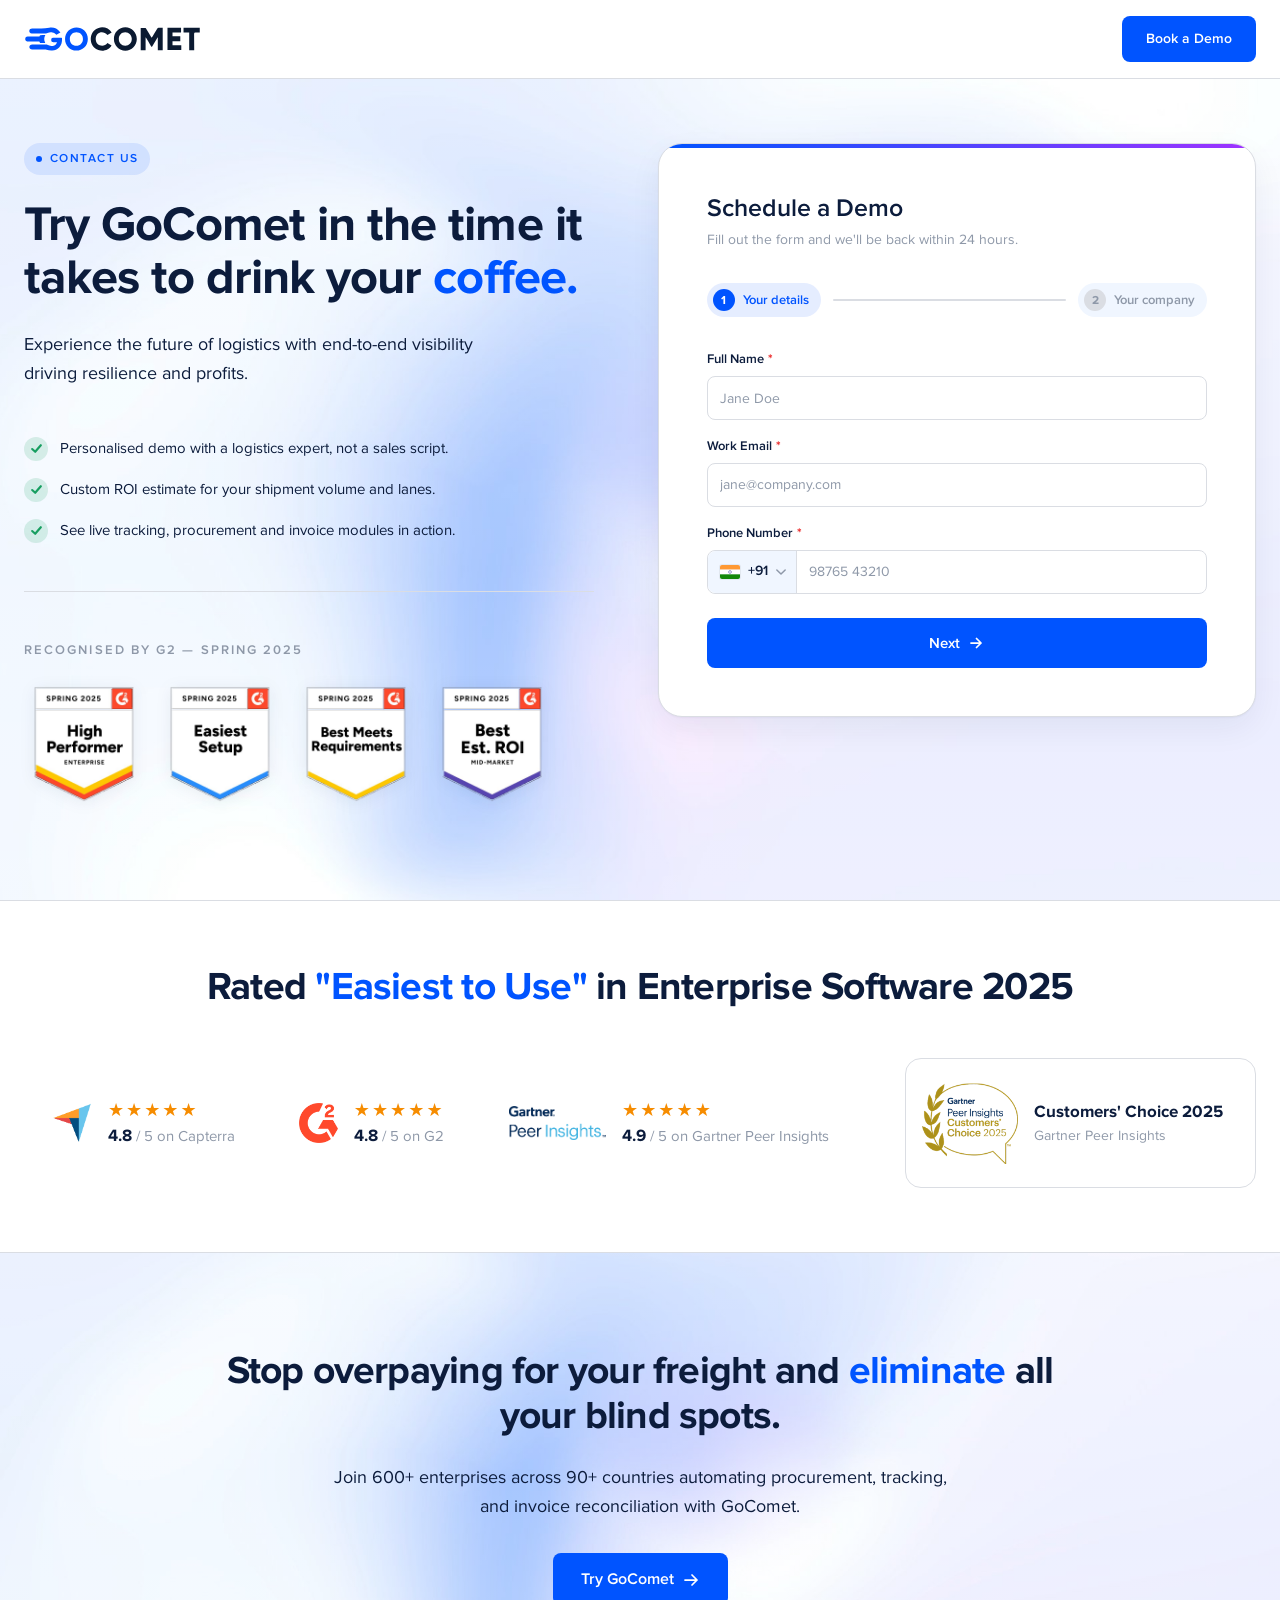
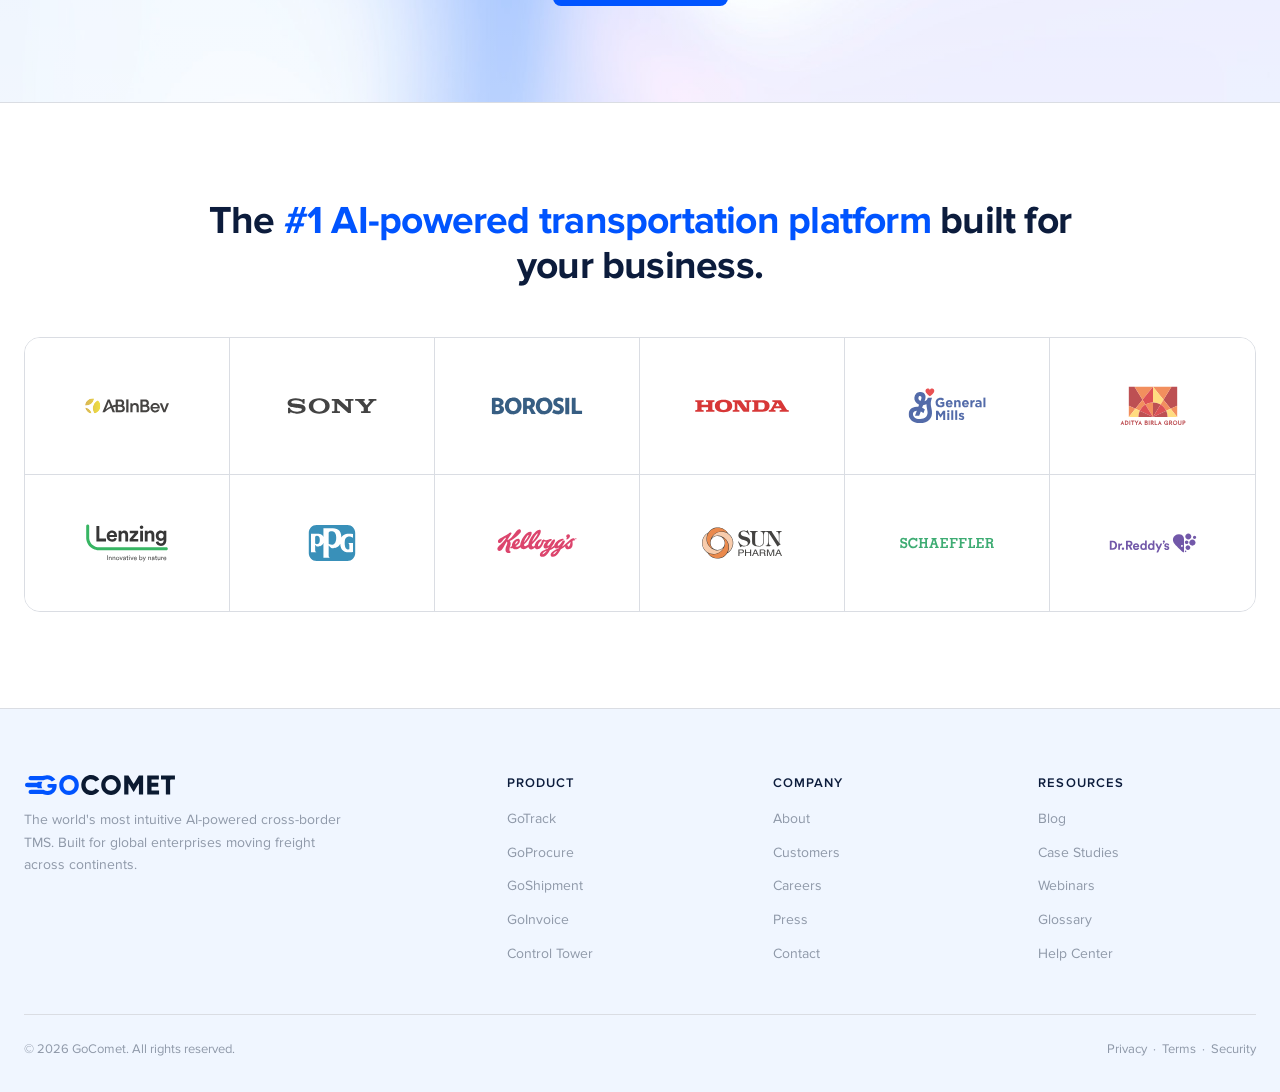
==== gocomet-contact-page-v2/index.html @ 218f2e36 "contact-us-page_v2" ====
<!DOCTYPE html>
<html lang="en" data-theme="main">
<head>
<meta charset="UTF-8" />
<meta name="viewport" content="width=device-width, initial-scale=1" />
<title>Contact Us — GoComet</title>
<meta name="description" content="Get in touch with GoComet. Schedule a demo to see the world's most intuitive AI-powered cross-border TMS in action." />
<style>
  /* ==============================================================
     Fonts
  ============================================================== */
  @font-face {
    font-family: "Proxima Nova";
    src: url("assets/fonts/ProximaNova-Regular.woff2") format("woff2");
    font-weight: 400; font-style: normal; font-display: swap;
  }
  @font-face {
    font-family: "Proxima Nova";
    src: url("assets/fonts/ProximaNova-Semibold.woff2") format("woff2");
    font-weight: 600; font-style: normal; font-display: swap;
  }
  @font-face {
    font-family: "Proxima Nova";
    src: url("assets/fonts/ProximaNova-Bold.woff2") format("woff2");
    font-weight: 700; font-style: normal; font-display: swap;
  }

  /* ==============================================================
     Tokens — Main theme
  ============================================================== */
  :root {
    --primary: #0054FF;
    --primary-hover: #003E9C;
    --secondary: #3376FF;
    --accent: #A033FF;
    --success: #179E60;
    --warning: #F68C00;
    --danger: #EB2E2E;
    --bg: #FFFFFF;
    --surface: #F0F6FF;
    --border: #DADDE3;
    --text: #0C1C3C;
    --text-muted: #8E98A8;

    --space-xs: 4px;   --space-sm: 8px;   --space-md: 12px;
    --space-lg: 16px;  --space-xl: 24px;  --space-2xl: 32px;
    --space-3xl: 48px; --space-4xl: 64px; --space-5xl: 96px;
    --space-6xl: 128px;

    --radius-xs: 2px;  --radius-sm: 4px;  --radius-md: 8px;
    --radius-lg: 12px; --radius-xl: 16px; --radius-2xl: 24px;
    --radius-full: 9999px;
  }

  /* ==============================================================
     Base
  ============================================================== */
  * { box-sizing: border-box; }
  html, body { margin: 0; padding: 0; }
  body {
    font-family: "Proxima Nova", system-ui, sans-serif;
    font-size: 16px;
    line-height: 1.6;
    color: var(--text);
    background: var(--bg);
    -webkit-font-smoothing: antialiased;
  }
  img { display: block; max-width: 100%; height: auto; }
  a { color: inherit; text-decoration: none; }

  .container {
    max-width: 1280px;
    margin: 0 auto;
    padding: 0 var(--space-xl);
  }
  @media (max-width: 640px) {
    .container { padding: 0 var(--space-lg); }
  }

  /* ==============================================================
     Nav
  ============================================================== */
  .nav {
    position: sticky;
    top: 0;
    z-index: 100;
    background: color-mix(in srgb, var(--bg) 92%, transparent);
    backdrop-filter: blur(12px);
    border-bottom: 1px solid var(--border);
  }
  .nav-inner {
    max-width: 1280px;
    margin: 0 auto;
    padding: var(--space-lg) var(--space-xl);
    display: flex;
    align-items: center;
    justify-content: space-between;
    gap: var(--space-xl);
  }
  .nav img { height: 28px; width: auto; }
  .nav-cta {
    display: inline-flex;
    align-items: center;
    gap: var(--space-sm);
    background: var(--primary);
    color: #fff;
    font-weight: 600;
    font-size: 14px;
    padding: var(--space-md) var(--space-xl);
    border-radius: var(--radius-md);
    transition: background .15s;
  }
  .nav-cta:hover { background: var(--primary-hover); }

  /* ==============================================================
     Hero
  ============================================================== */
  .hero {
    padding: var(--space-4xl) 0 var(--space-5xl);
    position: relative;
    overflow: hidden;
    background-image: url("assets/bg/agentic-theme-bg.png");
    background-size: cover;
    background-position: center;
    background-repeat: no-repeat;
  }
  /* Soft white-to-transparent overlay so text/cards stay readable on top of the mesh */
  .hero::before {
    content: "";
    position: absolute;
    inset: 0;
    background: linear-gradient(180deg,
      color-mix(in srgb, var(--bg) 35%, transparent) 0%,
      color-mix(in srgb, var(--bg) 15%, transparent) 60%,
      color-mix(in srgb, var(--bg) 30%, transparent) 100%);
    pointer-events: none;
    z-index: 0;
  }
  .hero > * { position: relative; z-index: 1; }

  .hero-grid {
    display: grid;
    grid-template-columns: 1fr 1.05fr;
    gap: var(--space-4xl);
    align-items: start;
  }
  @media (max-width: 960px) {
    .hero-grid { grid-template-columns: 1fr; gap: var(--space-3xl); }
    .hero { padding: var(--space-3xl) 0 var(--space-4xl); }
  }

  /* Hero left */
  .hero-eyebrow {
    display: inline-flex;
    align-items: center;
    gap: var(--space-sm);
    font-size: 12px;
    font-weight: 600;
    letter-spacing: 0.12em;
    text-transform: uppercase;
    color: var(--primary);
    background: color-mix(in srgb, var(--primary) 10%, transparent);
    padding: 6px 12px;
    border-radius: var(--radius-full);
    margin-bottom: var(--space-xl);
  }
  .hero-eyebrow::before {
    content: "";
    width: 6px; height: 6px;
    border-radius: var(--radius-full);
    background: var(--primary);
  }
  .hero-title {
    font-size: 48.83px;
    line-height: 1.1;
    font-weight: 700;
    margin: 0 0 var(--space-xl);
    letter-spacing: -0.02em;
    max-width: 560px;
  }
  .hero-title .accent { color: var(--primary); }
  .hero-lede {
    font-size: 18px;
    line-height: 1.6;
    color: var(--text);
    margin: 0 0 var(--space-3xl);
    max-width: 480px;
  }
  @media (max-width: 640px) {
    .hero-title { font-size: 36px; }
    .hero-lede { font-size: 16px; }
  }

  .hero-points {
    list-style: none;
    padding: 0;
    margin: 0 0 var(--space-3xl);
    display: grid;
    gap: var(--space-lg);
  }
  .hero-points li {
    display: flex;
    align-items: flex-start;
    gap: var(--space-md);
    font-size: 15px;
    color: var(--text);
  }
  .hero-points .check {
    flex: 0 0 24px;
    width: 24px;
    height: 24px;
    border-radius: var(--radius-full);
    background: color-mix(in srgb, var(--success) 15%, transparent);
    color: var(--success);
    display: grid;
    place-items: center;
    margin-top: 1px;
  }
  .hero-points .check svg { width: 13px; height: 13px; }

  /* Trust badges block under copy */
  .trust-block {
    margin-top: var(--space-3xl);
    padding-top: var(--space-3xl);
    border-top: 1px solid var(--border);
  }
  .trust-label {
    font-size: 13px;
    font-weight: 600;
    letter-spacing: 0.16em;
    text-transform: uppercase;
    color: var(--text-muted);
    margin-bottom: var(--space-xl);
  }
  .g2-row {
    display: flex;
    flex-wrap: wrap;
    gap: var(--space-lg);
    align-items: center;
  }
  .g2-badge-img {
    height: 120px;
    width: auto;
    display: block;
    filter: drop-shadow(0 2px 8px rgba(12, 28, 60, 0.08));
    transition: transform .2s, filter .2s;
  }
  .g2-badge-img:hover {
    transform: translateY(-3px);
    filter: drop-shadow(0 6px 14px rgba(12, 28, 60, 0.12));
  }
  @media (max-width: 640px) {
    .g2-badge-img { height: 88px; }
  }

  /* ==============================================================
     Form Card (the redesigned form from before)
  ============================================================== */
  .form-card {
    background: var(--bg);
    border: 1px solid var(--border);
    border-radius: var(--radius-2xl);
    padding: var(--space-3xl);
    box-shadow:
      0 1px 2px rgba(12, 28, 60, 0.04),
      0 12px 32px rgba(12, 28, 60, 0.06);
    position: relative;
    overflow: hidden;
  }
  .form-card::before {
    content: "";
    position: absolute;
    inset: 0 0 auto 0;
    height: 4px;
    background: linear-gradient(90deg, var(--primary), var(--accent));
  }
  @media (max-width: 640px) { .form-card { padding: var(--space-xl); } }

  .form-header { margin-bottom: var(--space-2xl); }
  .form-header h2 {
    font-size: 25px;
    line-height: 1.3;
    font-weight: 600;
    margin: 0 0 var(--space-xs);
  }
  .form-header p {
    font-size: 14px;
    color: var(--text-muted);
    margin: 0;
  }

  /* Step indicator */
  .step-indicator {
    display: flex;
    align-items: center;
    gap: var(--space-md);
    margin-bottom: var(--space-2xl);
  }
  .step-pill {
    display: inline-flex;
    align-items: center;
    gap: var(--space-sm);
    padding: 6px 12px 6px 6px;
    border-radius: var(--radius-full);
    background: var(--surface);
    color: var(--text-muted);
    font-size: 13px;
    font-weight: 600;
    transition: background .2s, color .2s;
  }
  .step-pill .step-num {
    width: 22px;
    height: 22px;
    border-radius: var(--radius-full);
    background: var(--border);
    color: var(--text-muted);
    display: grid;
    place-items: center;
    font-size: 12px;
    font-weight: 700;
    transition: background .2s, color .2s;
    flex: 0 0 22px;
  }
  .step-pill.active {
    background: color-mix(in srgb, var(--primary) 10%, transparent);
    color: var(--primary);
  }
  .step-pill.active .step-num {
    background: var(--primary);
    color: #fff;
  }
  .step-pill.completed .step-num {
    background: var(--success);
    color: #fff;
  }
  .step-divider {
    flex: 1;
    height: 2px;
    background: var(--border);
    border-radius: var(--radius-full);
    transition: background .2s;
    min-width: 16px;
  }
  .step-divider.active {
    background: linear-gradient(90deg, var(--success), var(--primary));
  }

  /* Form step container — only the active one is shown */
  .form-step { display: none; }
  .form-step.active { display: block; }

  /* Step navigation (Back + Submit on step 2) */
  .step-nav {
    display: flex;
    gap: var(--space-md);
    margin-top: var(--space-xl);
  }
  .step-nav .submit-btn { flex: 1; }
  .back-btn {
    display: inline-flex;
    align-items: center;
    justify-content: center;
    gap: var(--space-sm);
    height: 50px;
    padding: 0 var(--space-xl);
    background: transparent;
    color: var(--text);
    border: 1px solid var(--border);
    border-radius: var(--radius-md);
    font: inherit;
    font-weight: 600;
    font-size: 15px;
    cursor: pointer;
    transition: background .15s, border-color .15s;
  }
  .back-btn:hover {
    background: var(--surface);
    border-color: #B8BFCC;
  }
  .back-btn svg { width: 16px; height: 16px; }

  .field {
    display: flex;
    flex-direction: column;
    gap: 6px;
    margin-bottom: var(--space-lg);
  }
  .field-label {
    font-size: 13px;
    font-weight: 600;
    display: flex;
    align-items: center;
    gap: 4px;
  }
  .field-label .req { color: var(--danger); font-weight: 700; }

  .input {
    width: 100%;
    height: 44px;
    padding: 0 var(--space-md);
    font: inherit;
    font-size: 14px;
    color: var(--text);
    background: var(--bg);
    border: 1px solid var(--border);
    border-radius: var(--radius-md);
    transition: border-color .15s, box-shadow .15s;
    outline: none;
  }
  .input::placeholder { color: var(--text-muted); }
  .input:hover { border-color: #B8BFCC; }
  .input:focus {
    border-color: var(--primary);
    box-shadow: 0 0 0 3px color-mix(in srgb, var(--primary) 18%, transparent);
  }

  /* Phone composite */
  .phone-group {
    display: flex;
    align-items: stretch;
    border: 1px solid var(--border);
    border-radius: var(--radius-md);
    background: var(--bg);
    position: relative;
    transition: border-color .15s, box-shadow .15s;
  }
  .phone-group:hover { border-color: #B8BFCC; }
  .phone-group:focus-within {
    border-color: var(--primary);
    box-shadow: 0 0 0 3px color-mix(in srgb, var(--primary) 18%, transparent);
  }
  .country-trigger {
    display: inline-flex;
    align-items: center;
    gap: var(--space-sm);
    background: var(--surface);
    border: none;
    border-right: 1px solid var(--border);
    padding: 0 10px 0 12px;
    height: 42px;
    cursor: pointer;
    font: inherit;
    font-size: 14px;
    color: var(--text);
    border-radius: var(--radius-md) 0 0 var(--radius-md);
    transition: background .15s;
  }
  .country-trigger:hover { background: #E4EEFF; }
  .country-trigger .flag {
    width: 20px; height: 14px;
    border-radius: 2px;
    overflow: hidden;
    flex: 0 0 20px;
    box-shadow: 0 0 0 1px rgba(0,0,0,0.06);
  }
  .country-trigger .flag svg { display: block; width: 100%; height: 100%; }
  .country-trigger .code { font-weight: 600; }
  .country-trigger .caret {
    width: 10px; height: 10px;
    color: var(--text-muted);
    transition: transform .15s;
  }
  .country-trigger[aria-expanded="true"] .caret { transform: rotate(180deg); }
  .phone-input {
    flex: 1;
    border: none;
    background: transparent;
    height: 42px;
    padding: 0 var(--space-md);
    font: inherit;
    font-size: 14px;
    color: var(--text);
    outline: none;
    border-radius: 0 var(--radius-md) var(--radius-md) 0;
  }
  .phone-input::placeholder { color: var(--text-muted); }

  .country-menu {
    position: absolute;
    top: calc(100% + 6px);
    left: 0;
    min-width: 280px;
    max-height: 280px;
    overflow-y: auto;
    background: var(--bg);
    border: 1px solid var(--border);
    border-radius: var(--radius-md);
    box-shadow: 0 4px 12px rgba(12,28,60,.08), 0 12px 32px rgba(12,28,60,.10);
    z-index: 50;
    padding: 6px;
    display: none;
  }
  .country-menu.open { display: block; }
  .country-option {
    display: flex;
    align-items: center;
    gap: var(--space-md);
    padding: 8px 10px;
    border-radius: var(--radius-sm);
    cursor: pointer;
    font-size: 14px;
    transition: background .12s;
  }
  .country-option:hover { background: var(--surface); }
  .country-option.selected {
    background: color-mix(in srgb, var(--primary) 8%, transparent);
    color: var(--primary);
    font-weight: 600;
  }
  .country-option .flag {
    width: 20px; height: 14px;
    border-radius: 2px;
    overflow: hidden;
    flex: 0 0 20px;
    box-shadow: 0 0 0 1px rgba(0,0,0,0.06);
  }
  .country-option .flag svg { display: block; width: 100%; height: 100%; }
  .country-option .name { flex: 1; }
  .country-option .dial { color: var(--text-muted); }
  .country-option.selected .dial { color: var(--primary); }

  /* Custom select (Title) */
  .custom-select { position: relative; }
  .custom-select-trigger {
    width: 100%;
    height: 44px;
    padding: 0 38px 0 var(--space-md);
    font: inherit;
    font-size: 14px;
    color: var(--text);
    background: var(--bg);
    border: 1px solid var(--border);
    border-radius: var(--radius-md);
    cursor: pointer;
    text-align: left;
    transition: border-color .15s, box-shadow .15s;
    display: flex;
    align-items: center;
    position: relative;
  }
  .custom-select-trigger:hover { border-color: #B8BFCC; }
  .custom-select-trigger:focus,
  .custom-select-trigger[aria-expanded="true"] {
    outline: none;
    border-color: var(--primary);
    box-shadow: 0 0 0 3px color-mix(in srgb, var(--primary) 18%, transparent);
  }
  .custom-select-trigger.placeholder { color: var(--text-muted); }
  .custom-select-trigger .caret {
    position: absolute;
    right: 14px;
    top: 50%;
    transform: translateY(-50%);
    width: 12px; height: 8px;
    color: var(--text-muted);
    transition: transform .15s, color .15s;
    pointer-events: none;
  }
  .custom-select-trigger[aria-expanded="true"] .caret {
    transform: translateY(-50%) rotate(180deg);
    color: var(--primary);
  }
  .custom-select-menu {
    position: absolute;
    top: calc(100% + 6px);
    left: 0; right: 0;
    max-height: 320px;
    overflow-y: auto;
    background: var(--bg);
    border: 1px solid var(--border);
    border-radius: var(--radius-md);
    box-shadow: 0 4px 12px rgba(12,28,60,.08), 0 12px 32px rgba(12,28,60,.10);
    z-index: 50;
    padding: 6px;
    display: none;
  }
  .custom-select-menu.open { display: block; }
  .custom-select-group {
    font-size: 11px;
    font-weight: 600;
    letter-spacing: 0.10em;
    text-transform: uppercase;
    color: var(--text-muted);
    padding: 10px 10px 4px;
  }
  .custom-select-option {
    display: flex;
    align-items: center;
    justify-content: space-between;
    padding: 9px 10px;
    border-radius: var(--radius-sm);
    cursor: pointer;
    font-size: 14px;
    transition: background .12s;
  }
  .custom-select-option:hover { background: var(--surface); }
  .custom-select-option.selected {
    background: color-mix(in srgb, var(--primary) 8%, transparent);
    color: var(--primary);
    font-weight: 600;
  }
  .custom-select-option .check {
    width: 14px; height: 14px;
    color: var(--primary);
    opacity: 0;
    flex: 0 0 14px;
  }
  .custom-select-option.selected .check { opacity: 1; }

  /* Website URL prefix */
  .input-prefix {
    display: flex;
    align-items: stretch;
    border: 1px solid var(--border);
    border-radius: var(--radius-md);
    background: var(--bg);
    overflow: hidden;
    transition: border-color .15s, box-shadow .15s;
  }
  .input-prefix:hover { border-color: #B8BFCC; }
  .input-prefix:focus-within {
    border-color: var(--primary);
    box-shadow: 0 0 0 3px color-mix(in srgb, var(--primary) 18%, transparent);
  }
  .input-prefix .prefix {
    display: inline-flex;
    align-items: center;
    padding: 0 var(--space-md);
    background: var(--surface);
    color: var(--text-muted);
    font-size: 14px;
    border-right: 1px solid var(--border);
    user-select: none;
  }
  .input-prefix input {
    flex: 1;
    border: none;
    background: transparent;
    height: 42px;
    padding: 0 var(--space-md);
    font: inherit;
    font-size: 14px;
    color: var(--text);
    outline: none;
  }
  .input-prefix input::placeholder { color: var(--text-muted); }

  /* Radio tiles */
  .radio-grid {
    display: grid;
    grid-template-columns: 1fr 1fr;
    gap: var(--space-sm);
  }
  .radio-tile {
    position: relative;
    display: flex;
    align-items: center;
    gap: var(--space-sm);
    padding: var(--space-md) var(--space-lg);
    background: var(--bg);
    border: 1px solid var(--border);
    border-radius: var(--radius-md);
    cursor: pointer;
    transition: border-color .15s, background .15s, box-shadow .15s;
    font-size: 14px;
  }
  .radio-tile:hover { border-color: #B8BFCC; background: var(--surface); }
  .radio-tile input[type="radio"] {
    position: absolute;
    opacity: 0;
    pointer-events: none;
  }
  .radio-tile .dot {
    width: 16px; height: 16px;
    border-radius: var(--radius-full);
    border: 1.5px solid var(--border);
    background: var(--bg);
    flex: 0 0 16px;
    display: grid;
    place-items: center;
    transition: border-color .15s, background .15s;
  }
  .radio-tile .dot::after {
    content: "";
    width: 6px; height: 6px;
    border-radius: var(--radius-full);
    background: #fff;
    transform: scale(0);
    transition: transform .15s;
  }
  .radio-tile input:checked ~ .dot { border-color: var(--primary); background: var(--primary); }
  .radio-tile input:checked ~ .dot::after { transform: scale(1); }
  .radio-tile:has(input:checked) {
    border-color: var(--primary);
    background: color-mix(in srgb, var(--primary) 6%, var(--bg));
    box-shadow: 0 0 0 1px var(--primary);
  }

  /* Submit */
  .submit-row { margin-top: var(--space-xl); }
  .submit-btn {
    display: inline-flex;
    align-items: center;
    justify-content: center;
    gap: var(--space-sm);
    width: 100%;
    height: 50px;
    background: var(--primary);
    color: #fff;
    border: none;
    border-radius: var(--radius-md);
    font: inherit;
    font-weight: 600;
    font-size: 15px;
    cursor: pointer;
    transition: background .15s, transform .1s;
  }
  .submit-btn:hover { background: var(--primary-hover); }
  .submit-btn:active { transform: translateY(1px); }
  .submit-btn svg { width: 16px; height: 16px; }

  .privacy-note {
    margin-top: var(--space-md);
    font-size: 12px;
    color: var(--text-muted);
    text-align: center;
    line-height: 1.5;
  }
  .privacy-note a { color: var(--primary); }
  .privacy-note a:hover { text-decoration: underline; }

  /* ==============================================================
     Ratings strip
  ============================================================== */
  .ratings-strip {
    background: var(--bg);
    border-top: 1px solid var(--border);
    border-bottom: 1px solid var(--border);
    padding: var(--space-4xl) 0;
  }
  .ratings-title {
    text-align: center;
    font-size: 39.06px;
    line-height: 1.15;
    font-weight: 700;
    margin: 0 0 var(--space-3xl);
    letter-spacing: -0.02em;
  }
  .ratings-title .accent { color: var(--primary); }
  @media (max-width: 640px) {
    .ratings-title { font-size: 28px; }
  }
  .ratings-layout {
    display: grid;
    grid-template-columns: 1fr auto;
    gap: var(--space-3xl);
    align-items: center;
  }
  @media (max-width: 960px) {
    .ratings-layout {
      grid-template-columns: 1fr;
      gap: var(--space-2xl);
    }
  }
  .ratings-row {
    display: flex;
    justify-content: center;
    gap: var(--space-4xl);
    flex-wrap: wrap;
  }
  .rating-item {
    display: flex;
    align-items: center;
    gap: var(--space-lg);
  }
  /* Dark-bg chip — kept for any future use; currently unused */
  .rating-logo-chip {
    width: 56px;
    height: 56px;
    background: #000;
    border-radius: var(--radius-md);
    display: grid;
    place-items: center;
    overflow: hidden;
    flex: 0 0 56px;
  }
  .rating-logo-chip img {
    max-width: 70%;
    max-height: 70%;
    width: auto;
    height: auto;
    object-fit: contain;
  }
  .rating-logo-img {
    height: 40px;
    width: auto;
    object-fit: contain;
    flex: 0 0 auto;
  }
  .rating-logo-img.wide { height: 34px; }
  .rating-meta {
    display: flex;
    flex-direction: column;
    line-height: 1.2;
  }
  .rating-stars {
    color: var(--warning);
    letter-spacing: 2px;
    font-size: 18px;
  }
  .rating-score {
    font-size: 15px;
    color: var(--text-muted);
    margin-top: 4px;
  }
  .rating-score strong {
    color: var(--text);
    font-weight: 700;
    font-size: 17px;
  }

  /* Gartner Customers' Choice award tile */
  .award-tile {
    display: flex;
    align-items: center;
    gap: var(--space-lg);
    background: var(--bg);
    border: 1px solid var(--border);
    border-radius: var(--radius-xl);
    padding: var(--space-lg) var(--space-2xl) var(--space-lg) var(--space-lg);
    text-decoration: none;
    color: var(--text);
    transition: transform .2s, border-color .2s, box-shadow .2s;
  }
  .award-tile:hover {
    transform: translateY(-2px);
    border-color: var(--primary);
    box-shadow: 0 8px 20px rgba(12, 28, 60, 0.08);
  }
  /* The award badge image renders straight (no wrapper) */
  .award-tile-img {
    width: 96px;
    height: 96px;
    object-fit: contain;
    flex: 0 0 96px;
  }
  .award-tile-text {
    display: flex;
    flex-direction: column;
    line-height: 1.3;
  }
  .award-tile-text strong {
    font-weight: 700;
    font-size: 17px;
    color: var(--text);
  }
  .award-tile-text span {
    font-size: 14px;
    color: var(--text-muted);
    margin-top: 4px;
  }
  @media (max-width: 960px) {
    .award-tile { justify-self: center; }
  }

  /* ==============================================================
     Mid CTA section
  ============================================================== */
  .mid-cta {
    padding: var(--space-5xl) 0;
    text-align: center;
    position: relative;
    overflow: hidden;
    background-image: url("assets/bg/agentic-theme-bg.png");
    background-size: cover;
    background-position: center;
    background-repeat: no-repeat;
  }
  /* Readability overlay so the headline / CTA button stay sharp on top of the mesh */
  .mid-cta::before {
    content: "";
    position: absolute;
    inset: 0;
    background: linear-gradient(180deg,
      color-mix(in srgb, var(--bg) 30%, transparent) 0%,
      color-mix(in srgb, var(--bg) 15%, transparent) 50%,
      color-mix(in srgb, var(--bg) 30%, transparent) 100%);
    pointer-events: none;
    z-index: 0;
  }
  .mid-cta > * { position: relative; z-index: 1; }
  .mid-cta h2 {
    font-size: 39.06px;
    line-height: 1.15;
    font-weight: 700;
    margin: 0 0 var(--space-xl);
    letter-spacing: -0.02em;
    max-width: 880px;
    margin-left: auto;
    margin-right: auto;
  }
  .mid-cta h2 .accent { color: var(--primary); }
  .mid-cta p {
    color: var(--text);
    font-size: 18px;
    margin: 0 0 var(--space-2xl);
    max-width: 640px;
    margin-left: auto;
    margin-right: auto;
  }
  .btn-primary {
    display: inline-flex;
    align-items: center;
    gap: var(--space-sm);
    background: var(--primary);
    color: #fff;
    font-weight: 600;
    font-size: 16px;
    padding: 14px 28px;
    border-radius: var(--radius-md);
    transition: background .15s, transform .1s;
    border: none;
    cursor: pointer;
  }
  .btn-primary:hover { background: var(--primary-hover); }
  .btn-primary:active { transform: translateY(1px); }
  .btn-primary svg { width: 18px; height: 18px; }
  @media (max-width: 640px) {
    .mid-cta { padding: var(--space-4xl) 0; }
    .mid-cta h2 { font-size: 28px; }
    .mid-cta p { font-size: 16px; }
  }

  /* ==============================================================
     Customer roster
  ============================================================== */
  .customer-section {
    background: var(--bg);
    padding: var(--space-5xl) 0;
    border-top: 1px solid var(--border);
  }
  .customer-section h3 {
    text-align: center;
    font-size: 39.06px;
    line-height: 1.15;
    font-weight: 700;
    margin: 0 0 var(--space-3xl);
    letter-spacing: -0.02em;
    max-width: 880px;
    margin-left: auto;
    margin-right: auto;
  }
  .customer-section h3 .accent { color: var(--primary); }
  @media (max-width: 640px) {
    .customer-section h3 { font-size: 28px; }
  }
  .customer-grid {
    display: grid;
    grid-template-columns: repeat(6, 1fr);
    gap: 0;
    background: var(--bg);
    border: 1px solid var(--border);
    border-radius: var(--radius-xl);
    overflow: hidden;
  }
  @media (max-width: 960px) {
    .customer-grid { grid-template-columns: repeat(4, 1fr); }
  }
  @media (max-width: 640px) {
    .customer-grid { grid-template-columns: repeat(3, 1fr); }
    .customer-section { padding: var(--space-4xl) 0; }
  }
  .customer-tile {
    aspect-ratio: 3 / 2;
    display: grid;
    place-items: center;
    padding: var(--space-lg);
    /* Shared 1px borders between tiles via right + bottom; outermost trimmed below */
    border-right: 1px solid var(--border);
    border-bottom: 1px solid var(--border);
    transition: background .2s;
    background: var(--bg);
  }
  .customer-tile:hover { background: var(--surface); }

  /* 6-column desktop: hide right border on every 6th column; hide bottom border on bottom row */
  @media (min-width: 961px) {
    .customer-tile:nth-child(6n) { border-right: none; }
    .customer-tile:nth-child(n+7) { /* row 2 is the last row */ }
    .customer-tile:nth-child(n+7) { border-bottom: none; }
  }
  /* 4-column tablet: 12 tiles = 3 rows; trim right on col 4, bottom on last row */
  @media (max-width: 960px) and (min-width: 641px) {
    .customer-tile:nth-child(4n) { border-right: none; }
    .customer-tile:nth-child(n+9) { border-bottom: none; }
  }
  /* 3-column mobile: 12 tiles = 4 rows; trim right on col 3, bottom on last row */
  @media (max-width: 640px) {
    .customer-tile:nth-child(3n) { border-right: none; }
    .customer-tile:nth-child(n+10) { border-bottom: none; }
  }

  .customer-tile img {
    max-width: 100%;
    max-height: 48px;
    width: auto;
    height: auto;
    object-fit: contain;
    opacity: 0.78;
    transition: opacity 1000ms ease;
  }
  /* When .fading is on, opacity goes to 0; JS swaps the src, then removes .fading */
  .customer-tile img.fading { opacity: 0; }
  @media (max-width: 640px) {
    .customer-tile img { max-height: 36px; }
  }

  /* ==============================================================
     Footer
  ============================================================== */
  .footer {
    background: var(--surface);
    border-top: 1px solid var(--border);
    padding: var(--space-4xl) 0 var(--space-2xl);
  }
  .footer-grid {
    display: grid;
    grid-template-columns: 2fr 1fr 1fr 1fr;
    gap: var(--space-3xl);
    margin-bottom: var(--space-3xl);
  }
  @media (max-width: 960px) {
    .footer-grid { grid-template-columns: 1fr 1fr; }
  }
  @media (max-width: 640px) {
    .footer-grid { grid-template-columns: 1fr; gap: var(--space-2xl); }
  }
  .footer-brand img { height: 24px; margin-bottom: var(--space-md); }
  .footer-tagline {
    color: var(--text-muted);
    font-size: 14px;
    line-height: 1.6;
    max-width: 320px;
    margin: 0 0 var(--space-lg);
  }
  .footer-col h4 {
    font-size: 13px;
    font-weight: 600;
    letter-spacing: 0.08em;
    text-transform: uppercase;
    color: var(--text);
    margin: 0 0 var(--space-md);
  }
  .footer-col ul { list-style: none; padding: 0; margin: 0; display: grid; gap: var(--space-sm); }
  .footer-col a {
    font-size: 14px;
    color: var(--text-muted);
    transition: color .15s;
  }
  .footer-col a:hover { color: var(--primary); }
  .footer-bottom {
    border-top: 1px solid var(--border);
    padding-top: var(--space-xl);
    display: flex;
    justify-content: space-between;
    flex-wrap: wrap;
    gap: var(--space-md);
    font-size: 13px;
    color: var(--text-muted);
  }
  .footer-bottom a:hover { color: var(--primary); }
</style>
</head>
<body>

  <!-- ============================================================
       Nav
  ============================================================ -->
  <nav class="nav">
    <div class="nav-inner">
      <a href="#"><img src="assets/gocomet-logo.svg" alt="GoComet" /></a>
      <a href="#form" class="nav-cta">Book a Demo</a>
    </div>
  </nav>

  <!-- ============================================================
       Hero
  ============================================================ -->
  <section class="hero">
    <div class="container">
      <div class="hero-grid">

        <!-- LEFT -->
        <div>
          <span class="hero-eyebrow">Contact Us</span>
          <h1 class="hero-title">
            Try GoComet in the time it takes to drink your <span class="accent">coffee.</span>
          </h1>
          <p class="hero-lede">
            Experience the future of logistics with end-to-end visibility driving resilience and profits.
          </p>

          <ul class="hero-points">
            <li>
              <span class="check"><svg viewBox="0 0 12 12" fill="none"><path d="M2 6.5L4.8 9L10 3" stroke="currentColor" stroke-width="2" stroke-linecap="round" stroke-linejoin="round"/></svg></span>
              <span>Personalised demo with a logistics expert, not a sales script.</span>
            </li>
            <li>
              <span class="check"><svg viewBox="0 0 12 12" fill="none"><path d="M2 6.5L4.8 9L10 3" stroke="currentColor" stroke-width="2" stroke-linecap="round" stroke-linejoin="round"/></svg></span>
              <span>Custom ROI estimate for your shipment volume and lanes.</span>
            </li>
            <li>
              <span class="check"><svg viewBox="0 0 12 12" fill="none"><path d="M2 6.5L4.8 9L10 3" stroke="currentColor" stroke-width="2" stroke-linecap="round" stroke-linejoin="round"/></svg></span>
              <span>See live tracking, procurement and invoice modules in action.</span>
            </li>
          </ul>

          <div class="trust-block">
            <div class="trust-label">Recognised by G2 — Spring 2025</div>
            <div class="g2-row">
              <img class="g2-badge-img" src="assets/badges/g2-high-performer.png" alt="G2 High Performer — Enterprise — Spring 2025" />
              <img class="g2-badge-img" src="assets/badges/g2-easiest-setup.png" alt="G2 Easiest Setup — Spring 2025" />
              <img class="g2-badge-img" src="assets/badges/g2-best-meets-requirements.png" alt="G2 Best Meets Requirements — Spring 2025" />
              <img class="g2-badge-img" src="assets/badges/g2-best-roi.png" alt="G2 Best Estimated ROI — Mid-Market — Spring 2025" />
            </div>
          </div>
        </div>

        <!-- RIGHT — Form -->
        <div id="form" class="form-card">
          <div class="form-header">
            <h2>Schedule a Demo</h2>
            <p>Fill out the form and we'll be back within 24 hours.</p>
          </div>

          <!-- Step indicator -->
          <div class="step-indicator" aria-hidden="true">
            <div class="step-pill active" data-step="1">
              <span class="step-num">1</span>
              <span class="step-label">Your details</span>
            </div>
            <div class="step-divider"></div>
            <div class="step-pill" data-step="2">
              <span class="step-num">2</span>
              <span class="step-label">Your company</span>
            </div>
          </div>

          <form id="contactForm" onsubmit="event.preventDefault(); alert('Form submitted (demo).');">

            <!-- ========== STEP 1: Your details ========== -->
            <div class="form-step active" data-step="1">

              <div class="field">
                <label class="field-label" for="fullName">Full Name <span class="req">*</span></label>
                <input class="input" type="text" id="fullName" name="fullName" placeholder="Jane Doe" required />
              </div>

              <div class="field">
                <label class="field-label" for="email">Work Email <span class="req">*</span></label>
                <input class="input" type="email" id="email" name="email" placeholder="jane@company.com" required />
              </div>

              <div class="field">
                <label class="field-label" for="phone">Phone Number <span class="req">*</span></label>
                <div class="phone-group">
                  <button type="button" class="country-trigger" id="countryTrigger" aria-haspopup="listbox" aria-expanded="false">
                    <span class="flag" id="countryFlag"></span>
                    <span class="code" id="countryCode">+91</span>
                    <svg class="caret" viewBox="0 0 12 8" fill="none" aria-hidden="true">
                      <path d="M1 1.5L6 6.5L11 1.5" stroke="currentColor" stroke-width="1.75" stroke-linecap="round" stroke-linejoin="round"/>
                    </svg>
                  </button>
                  <input class="phone-input" type="tel" id="phone" name="phone" placeholder="98765 43210" required />
                  <input type="hidden" id="countryCodeValue" name="countryCode" value="+91" />
                  <div class="country-menu" id="countryMenu" role="listbox"></div>
                </div>
              </div>

              <div class="submit-row">
                <button class="submit-btn" type="button" id="goToStep2">
                  Next
                  <svg viewBox="0 0 16 16" fill="none">
                    <path d="M3 8H13M13 8L8.5 3.5M13 8L8.5 12.5" stroke="currentColor" stroke-width="1.75" stroke-linecap="round" stroke-linejoin="round"/>
                  </svg>
                </button>
              </div>

            </div>

            <!-- ========== STEP 2: Your company ========== -->
            <div class="form-step" data-step="2">

              <div class="field">
                <label class="field-label" for="titleTrigger">Title <span class="req">*</span></label>
                <div class="custom-select" id="titleSelect">
                  <button type="button" class="custom-select-trigger placeholder" id="titleTrigger" aria-haspopup="listbox" aria-expanded="false">
                    <span id="titleValue">Select your role</span>
                    <svg class="caret" viewBox="0 0 12 8" fill="none" aria-hidden="true">
                      <path d="M1 1.5L6 6.5L11 1.5" stroke="currentColor" stroke-width="1.75" stroke-linecap="round" stroke-linejoin="round"/>
                    </svg>
                  </button>
                  <input type="hidden" name="titleCategory" id="titleCategoryValue" required />
                  <div class="custom-select-menu" id="titleMenu" role="listbox"></div>
                </div>
              </div>

              <div class="field">
                <label class="field-label" for="website">Company Website <span class="req">*</span></label>
                <div class="input-prefix">
                  <span class="prefix">https://</span>
                  <input type="text" id="website" name="website" placeholder="yourcompany.com" required />
                </div>
              </div>

              <div class="field">
                <label class="field-label">No. of Shipments / Containers per month <span class="req">*</span></label>
                <div class="radio-grid">
                  <label class="radio-tile">
                    <input type="radio" name="volume" value="0-500" required />
                    <span class="dot"></span>
                    <span>0 – 500</span>
                  </label>
                  <label class="radio-tile">
                    <input type="radio" name="volume" value="500-1000" />
                    <span class="dot"></span>
                    <span>500 – 1,000</span>
                  </label>
                  <label class="radio-tile">
                    <input type="radio" name="volume" value="1000-5000" />
                    <span class="dot"></span>
                    <span>1,000 – 5,000</span>
                  </label>
                  <label class="radio-tile">
                    <input type="radio" name="volume" value="5000+" />
                    <span class="dot"></span>
                    <span>&gt;5,000</span>
                  </label>
                </div>
              </div>

              <div class="step-nav">
                <button class="back-btn" type="button" id="goToStep1">
                  <svg viewBox="0 0 16 16" fill="none">
                    <path d="M13 8H3M3 8L7.5 3.5M3 8L7.5 12.5" stroke="currentColor" stroke-width="1.75" stroke-linecap="round" stroke-linejoin="round"/>
                  </svg>
                  Back
                </button>
                <button class="submit-btn" type="submit">
                  Schedule a Demo
                  <svg viewBox="0 0 16 16" fill="none">
                    <path d="M3 8H13M13 8L8.5 3.5M13 8L8.5 12.5" stroke="currentColor" stroke-width="1.75" stroke-linecap="round" stroke-linejoin="round"/>
                  </svg>
                </button>
              </div>

              <p class="privacy-note">By submitting, you agree to our <a href="#">Privacy Policy</a> and <a href="#">Terms</a>.</p>

            </div>

          </form>
        </div>

      </div>
    </div>
  </section>

  <!-- ============================================================
       Ratings strip
  ============================================================ -->
  <section class="ratings-strip">
    <div class="container">
      <h2 class="ratings-title">
        Rated <span class="accent">"Easiest to Use"</span> in Enterprise Software 2025
      </h2>
      <div class="ratings-layout">
        <div class="ratings-row">
          <div class="rating-item">
            <img class="rating-logo-img" src="assets/ratings/capterra.png" alt="Capterra" />
            <div class="rating-meta">
              <div class="rating-stars">★★★★★</div>
              <div class="rating-score"><strong>4.8</strong> / 5 on Capterra</div>
            </div>
          </div>
          <div class="rating-item">
            <img class="rating-logo-img" src="assets/ratings/g2.png" alt="G2" />
            <div class="rating-meta">
              <div class="rating-stars">★★★★★</div>
              <div class="rating-score"><strong>4.8</strong> / 5 on G2</div>
            </div>
          </div>
          <div class="rating-item">
            <img class="rating-logo-img wide" src="assets/ratings/gartner-peer-insights.png" alt="Gartner Peer Insights" />
            <div class="rating-meta">
              <div class="rating-stars">★★★★★</div>
              <div class="rating-score"><strong>4.9</strong> / 5 on Gartner Peer Insights</div>
            </div>
          </div>
        </div>
        <a href="#form" class="award-tile" aria-label="Gartner Peer Insights Customers' Choice 2025">
          <img class="award-tile-img" src="assets/awards/gartner-customers-choice-2025.png" alt="Gartner Peer Insights Customers' Choice 2025" />
          <div class="award-tile-text">
            <strong>Customers' Choice 2025</strong>
            <span>Gartner Peer Insights</span>
          </div>
        </a>
      </div>
    </div>
  </section>

  <!-- ============================================================
       Mid CTA
  ============================================================ -->
  <section class="mid-cta">
    <div class="container">
      <h2>Stop overpaying for your freight and <span class="accent">eliminate</span> all your blind spots.</h2>
      <p>Join 600+ enterprises across 90+ countries automating procurement, tracking, and invoice reconciliation with GoComet.</p>
      <a href="#form" class="btn-primary">
        Try GoComet
        <svg viewBox="0 0 18 18" fill="none">
          <path d="M3 9H15M15 9L10 4M15 9L10 14" stroke="currentColor" stroke-width="1.75" stroke-linecap="round" stroke-linejoin="round"/>
        </svg>
      </a>
    </div>
  </section>

  <!-- ============================================================
       Customer roster
  ============================================================ -->
  <section class="customer-section">
    <div class="container">
      <h3>The <span class="accent">#1 AI-powered transportation platform</span> built for your business.</h3>
      <div class="customer-grid" id="customerGrid">
        <!-- 12 tiles in 6x2; JS rotates among 30 logos with random staggered fades -->
        <div class="customer-tile"><img alt="" /></div>
        <div class="customer-tile"><img alt="" /></div>
        <div class="customer-tile"><img alt="" /></div>
        <div class="customer-tile"><img alt="" /></div>
        <div class="customer-tile"><img alt="" /></div>
        <div class="customer-tile"><img alt="" /></div>
        <div class="customer-tile"><img alt="" /></div>
        <div class="customer-tile"><img alt="" /></div>
        <div class="customer-tile"><img alt="" /></div>
        <div class="customer-tile"><img alt="" /></div>
        <div class="customer-tile"><img alt="" /></div>
        <div class="customer-tile"><img alt="" /></div>
      </div>
    </div>
  </section>

  <!-- ============================================================
       Footer
  ============================================================ -->
  <footer class="footer">
    <div class="container">
      <div class="footer-grid">
        <div class="footer-brand">
          <img src="assets/gocomet-logo.svg" alt="GoComet" />
          <p class="footer-tagline">The world's most intuitive AI-powered cross-border TMS. Built for global enterprises moving freight across continents.</p>
        </div>
        <div class="footer-col">
          <h4>Product</h4>
          <ul>
            <li><a href="#">GoTrack</a></li>
            <li><a href="#">GoProcure</a></li>
            <li><a href="#">GoShipment</a></li>
            <li><a href="#">GoInvoice</a></li>
            <li><a href="#">Control Tower</a></li>
          </ul>
        </div>
        <div class="footer-col">
          <h4>Company</h4>
          <ul>
            <li><a href="#">About</a></li>
            <li><a href="#">Customers</a></li>
            <li><a href="#">Careers</a></li>
            <li><a href="#">Press</a></li>
            <li><a href="#">Contact</a></li>
          </ul>
        </div>
        <div class="footer-col">
          <h4>Resources</h4>
          <ul>
            <li><a href="#">Blog</a></li>
            <li><a href="#">Case Studies</a></li>
            <li><a href="#">Webinars</a></li>
            <li><a href="#">Glossary</a></li>
            <li><a href="#">Help Center</a></li>
          </ul>
        </div>
      </div>
      <div class="footer-bottom">
        <span>© 2026 GoComet. All rights reserved.</span>
        <span><a href="#">Privacy</a> &nbsp;·&nbsp; <a href="#">Terms</a> &nbsp;·&nbsp; <a href="#">Security</a></span>
      </div>
    </div>
  </footer>

  <script>
    // ============================================================
    // Country flags (inline SVG)
    // ============================================================
    const flagIN = `<svg viewBox="0 0 20 14" xmlns="http://www.w3.org/2000/svg"><rect width="20" height="4.66" fill="#FF9933"/><rect y="4.66" width="20" height="4.66" fill="#FFFFFF"/><rect y="9.34" width="20" height="4.66" fill="#138808"/><circle cx="10" cy="7" r="1.4" fill="none" stroke="#000080" stroke-width="0.4"/></svg>`;
    const flagUS = `<svg viewBox="0 0 20 14" xmlns="http://www.w3.org/2000/svg"><rect width="20" height="14" fill="#B22234"/><g fill="#FFFFFF"><rect y="1.08" width="20" height="1.08"/><rect y="3.23" width="20" height="1.08"/><rect y="5.38" width="20" height="1.08"/><rect y="7.54" width="20" height="1.08"/><rect y="9.69" width="20" height="1.08"/><rect y="11.85" width="20" height="1.08"/></g><rect width="8" height="7.54" fill="#3C3B6E"/></svg>`;
    const flagUK = `<svg viewBox="0 0 20 14" xmlns="http://www.w3.org/2000/svg"><rect width="20" height="14" fill="#012169"/><path d="M0 0 L20 14 M20 0 L0 14" stroke="#FFFFFF" stroke-width="2.8"/><path d="M0 0 L20 14 M20 0 L0 14" stroke="#C8102E" stroke-width="1.4"/><path d="M10 0 V14 M0 7 H20" stroke="#FFFFFF" stroke-width="4.6"/><path d="M10 0 V14 M0 7 H20" stroke="#C8102E" stroke-width="2.8"/></svg>`;
    const flagSG = `<svg viewBox="0 0 20 14" xmlns="http://www.w3.org/2000/svg"><rect width="20" height="7" fill="#ED2939"/><rect y="7" width="20" height="7" fill="#FFFFFF"/><circle cx="5" cy="3.5" r="2" fill="#FFFFFF"/><circle cx="5.7" cy="3.5" r="2" fill="#ED2939"/></svg>`;
    const flagAE = `<svg viewBox="0 0 20 14" xmlns="http://www.w3.org/2000/svg"><rect width="20" height="4.66" fill="#00732F"/><rect y="4.66" width="20" height="4.66" fill="#FFFFFF"/><rect y="9.34" width="20" height="4.66" fill="#000000"/><rect width="5.5" height="14" fill="#FF0000"/></svg>`;
    const flagAU = `<svg viewBox="0 0 20 14" xmlns="http://www.w3.org/2000/svg"><rect width="20" height="14" fill="#012169"/><rect width="10" height="7" fill="#012169"/><path d="M0 0 L10 7 M10 0 L0 7" stroke="#FFFFFF" stroke-width="1.4"/><path d="M5 0 V7 M0 3.5 H10" stroke="#FFFFFF" stroke-width="2.3"/><path d="M5 0 V7 M0 3.5 H10" stroke="#C8102E" stroke-width="1.4"/><circle cx="15" cy="9" r="0.8" fill="#FFFFFF"/><circle cx="17" cy="11" r="0.6" fill="#FFFFFF"/><circle cx="13" cy="11.5" r="0.6" fill="#FFFFFF"/></svg>`;
    const flagDE = `<svg viewBox="0 0 20 14" xmlns="http://www.w3.org/2000/svg"><rect width="20" height="4.66" fill="#000000"/><rect y="4.66" width="20" height="4.66" fill="#DD0000"/><rect y="9.34" width="20" height="4.66" fill="#FFCC00"/></svg>`;
    const flagJP = `<svg viewBox="0 0 20 14" xmlns="http://www.w3.org/2000/svg"><rect width="20" height="14" fill="#FFFFFF"/><circle cx="10" cy="7" r="4.2" fill="#BC002D"/></svg>`;
    const flagFR = `<svg viewBox="0 0 20 14" xmlns="http://www.w3.org/2000/svg"><rect width="6.67" height="14" fill="#0055A4"/><rect x="6.67" width="6.67" height="14" fill="#FFFFFF"/><rect x="13.33" width="6.67" height="14" fill="#EF4135"/></svg>`;
    const flagCA = `<svg viewBox="0 0 20 14" xmlns="http://www.w3.org/2000/svg"><rect width="20" height="14" fill="#FFFFFF"/><rect width="5" height="14" fill="#FF0000"/><rect x="15" width="5" height="14" fill="#FF0000"/><path d="M10 4 L10.8 6 L12.8 5.6 L11.6 7.2 L12.8 8.8 L10.8 8.4 L10 10.4 L9.2 8.4 L7.2 8.8 L8.4 7.2 L7.2 5.6 L9.2 6 Z" fill="#FF0000"/></svg>`;

    const countries = [
      { code: "+91",  name: "India",                  flag: flagIN, iso: "IN" },
      { code: "+1",   name: "United States",          flag: flagUS, iso: "US" },
      { code: "+44",  name: "United Kingdom",         flag: flagUK, iso: "UK" },
      { code: "+65",  name: "Singapore",              flag: flagSG, iso: "SG" },
      { code: "+971", name: "United Arab Emirates",   flag: flagAE, iso: "AE" },
      { code: "+61",  name: "Australia",              flag: flagAU, iso: "AU" },
      { code: "+49",  name: "Germany",                flag: flagDE, iso: "DE" },
      { code: "+81",  name: "Japan",                  flag: flagJP, iso: "JP" },
      { code: "+33",  name: "France",                 flag: flagFR, iso: "FR" },
      { code: "+1",   name: "Canada",                 flag: flagCA, iso: "CA" },
    ];

    // Country picker
    const countryTrigger = document.getElementById("countryTrigger");
    const countryMenu = document.getElementById("countryMenu");
    const countryFlag = document.getElementById("countryFlag");
    const countryCodeLabel = document.getElementById("countryCode");
    const countryCodeValue = document.getElementById("countryCodeValue");
    let selectedCountry = countries[0];

    function renderCountryFlag() {
      countryFlag.innerHTML = selectedCountry.flag;
      countryCodeLabel.textContent = selectedCountry.code;
      countryCodeValue.value = selectedCountry.code;
    }
    function buildCountryMenu() {
      countryMenu.innerHTML = countries.map((c, i) => `
        <div class="country-option ${c.iso === selectedCountry.iso ? 'selected' : ''}" data-index="${i}" role="option">
          <span class="flag">${c.flag}</span>
          <span class="name">${c.name}</span>
          <span class="dial">${c.code}</span>
        </div>
      `).join("");
      countryMenu.querySelectorAll(".country-option").forEach(opt => {
        opt.addEventListener("click", () => {
          selectedCountry = countries[parseInt(opt.dataset.index)];
          renderCountryFlag();
          closeCountryMenu();
        });
      });
    }
    function openCountryMenu() {
      buildCountryMenu();
      countryMenu.classList.add("open");
      countryTrigger.setAttribute("aria-expanded", "true");
    }
    function closeCountryMenu() {
      countryMenu.classList.remove("open");
      countryTrigger.setAttribute("aria-expanded", "false");
    }
    countryTrigger.addEventListener("click", (e) => {
      e.stopPropagation();
      countryMenu.classList.contains("open") ? closeCountryMenu() : openCountryMenu();
    });
    renderCountryFlag();

    // Title custom select
    const titleOptions = [
      { group: "Leadership", items: [
        "C-Suite / Founder",
        "VP — Supply Chain",
        "VP — Logistics",
        "VP — Procurement",
        "Director — Supply Chain",
        "Director — Logistics",
        "Director — Procurement",
      ]},
      { group: "Operations", items: [
        "Manager — Supply Chain",
        "Manager — Logistics",
        "Manager — Procurement",
        "Analyst / Specialist",
      ]},
      { group: "Other Functions", items: ["IT / Technology", "Finance", "Other"] },
    ];

    const titleTrigger = document.getElementById("titleTrigger");
    const titleMenu = document.getElementById("titleMenu");
    const titleValue = document.getElementById("titleValue");
    const titleCategoryValue = document.getElementById("titleCategoryValue");

    function buildTitleMenu() {
      const html = titleOptions.map(group => {
        const items = group.items.map(item => `
          <div class="custom-select-option ${item === titleCategoryValue.value ? 'selected' : ''}" data-value="${item}" role="option">
            <span>${item}</span>
            <svg class="check" viewBox="0 0 14 14" fill="none">
              <path d="M2 7.5L5.5 11L12 4" stroke="currentColor" stroke-width="2" stroke-linecap="round" stroke-linejoin="round"/>
            </svg>
          </div>
        `).join("");
        return `<div class="custom-select-group">${group.group}</div>${items}`;
      }).join("");
      titleMenu.innerHTML = html;
      titleMenu.querySelectorAll(".custom-select-option").forEach(opt => {
        opt.addEventListener("click", () => {
          const value = opt.dataset.value;
          titleCategoryValue.value = value;
          titleValue.textContent = value;
          titleTrigger.classList.remove("placeholder");
          closeTitleMenu();
        });
      });
    }
    function openTitleMenu() {
      buildTitleMenu();
      titleMenu.classList.add("open");
      titleTrigger.setAttribute("aria-expanded", "true");
    }
    function closeTitleMenu() {
      titleMenu.classList.remove("open");
      titleTrigger.setAttribute("aria-expanded", "false");
    }
    titleTrigger.addEventListener("click", (e) => {
      e.stopPropagation();
      titleMenu.classList.contains("open") ? closeTitleMenu() : openTitleMenu();
    });

    // ============================================================
    // Customer logo grid — random fade rotation
    // ============================================================
    const customerPool = [
      { src: "assets/logos/unilever.svg",          alt: "Unilever" },
      { src: "assets/logos/honda.svg",             alt: "Honda" },
      { src: "assets/logos/general-mills.svg",     alt: "General Mills" },
      { src: "assets/logos/sun-pharma.svg",        alt: "Sun Pharma" },
      { src: "assets/logos/john-deere.svg",        alt: "John Deere" },
      { src: "assets/logos/tata-motors.svg",       alt: "Tata Motors" },
      { src: "assets/logos/koch.svg",              alt: "Koch" },
      { src: "assets/logos/yokohama.svg",          alt: "Yokohama" },
      { src: "assets/logos/schaeffler.svg",        alt: "Schaeffler" },
      { src: "assets/logos/sony.svg",              alt: "Sony" },
      { src: "assets/logos/schneider-electric.svg",alt: "Schneider Electric" },
      { src: "assets/logos/kelloggs.svg",          alt: "Kellogg's" },
      { src: "assets/logos/danone.svg",            alt: "Danone" },
      { src: "assets/logos/ab-inbev.svg",          alt: "AB InBev" },
      { src: "assets/logos/colgate.svg",           alt: "Colgate" },
      { src: "assets/logos/glenmark.svg",          alt: "Glenmark" },
      { src: "assets/logos/godrej.svg",            alt: "Godrej" },
      { src: "assets/logos/itc.svg",               alt: "ITC" },
      { src: "assets/logos/pidilite.svg",          alt: "Pidilite" },
      { src: "assets/logos/ceat.svg",              alt: "CEAT" },
      { src: "assets/logos/motul.svg",             alt: "Motul" },
      { src: "assets/logos/borosil.svg",           alt: "Borosil" },
      { src: "assets/logos/ppg.svg",               alt: "PPG" },
      { src: "assets/logos/lenzing.svg",           alt: "Lenzing" },
      { src: "assets/logos/nippon-express.svg",    alt: "Nippon Express" },
      { src: "assets/logos/ch-robinson.svg",       alt: "C.H. Robinson" },
      { src: "assets/logos/dr-reddy.svg",          alt: "Dr. Reddy's" },
      { src: "assets/logos/aditya-birla.svg",      alt: "Aditya Birla" },
      { src: "assets/logos/wipro.svg",             alt: "Wipro" },
      { src: "assets/logos/biocon.svg",            alt: "Biocon" },
    ];

    (function setupCustomerRotation() {
      const tiles = document.querySelectorAll("#customerGrid .customer-tile img");
      if (!tiles.length) return;

      // Track which logos are currently displayed so we don't repeat across tiles
      const shown = new Set();

      function pickUnused() {
        const candidates = customerPool.filter(c => !shown.has(c.src));
        // Fallback: if for any reason candidates is empty, reset
        if (!candidates.length) {
          shown.clear();
          return customerPool[Math.floor(Math.random() * customerPool.length)];
        }
        return candidates[Math.floor(Math.random() * candidates.length)];
      }

      // Initial fill — give each tile a unique starting logo
      tiles.forEach((img) => {
        const pick = pickUnused();
        shown.add(pick.src);
        img.src = pick.src;
        img.alt = pick.alt;
        // Stash current src on element for replacement tracking
        img.dataset.currentSrc = pick.src;
      });

      // For each tile, schedule its own randomly-staggered rotation
      tiles.forEach((img, idx) => {
        function scheduleNext() {
          // Random interval: 9–11s per tile, so cycles average ~10s and never sync
          const delay = 9000 + Math.random() * 2000;
          setTimeout(() => rotate(img), delay);
        }
        function rotate(target) {
          // Fade out current
          target.classList.add("fading");
          setTimeout(() => {
            // Swap src — must pick something not currently shown elsewhere
            shown.delete(target.dataset.currentSrc);
            const pick = pickUnused();
            shown.add(pick.src);
            target.src = pick.src;
            target.alt = pick.alt;
            target.dataset.currentSrc = pick.src;
            // Fade back in on next frame
            requestAnimationFrame(() => target.classList.remove("fading"));
            // Schedule the tile's next rotation independently
            scheduleNext();
          }, 1000); // matches CSS transition
        }
        // Stagger first rotation per tile (0–8s) so they fan out across the first cycle
        setTimeout(scheduleNext, Math.random() * 8000);
      });
    })();
    // ============================================================
    // Multi-step form navigation
    // ============================================================
    (function setupStepNavigation() {
      const steps = document.querySelectorAll(".form-step");
      const stepPills = document.querySelectorAll(".step-pill");
      const stepDivider = document.querySelector(".step-divider");
      const nextBtn = document.getElementById("goToStep2");
      const backBtn = document.getElementById("goToStep1");
      const formCard = document.querySelector(".form-card");
      if (!nextBtn || !backBtn) return;

      function showStep(n) {
        steps.forEach(s => {
          s.classList.toggle("active", parseInt(s.dataset.step) === n);
        });
        stepPills.forEach(p => {
          const stepNum = parseInt(p.dataset.step);
          p.classList.remove("active", "completed");
          if (stepNum < n) p.classList.add("completed");
          else if (stepNum === n) p.classList.add("active");
        });
        if (stepDivider) {
          stepDivider.classList.toggle("active", n > 1);
        }
        // Scroll the form card top into view smoothly so the user sees step 2 from the top
        if (formCard) {
          const top = formCard.getBoundingClientRect().top + window.scrollY - 24;
          window.scrollTo({ top, behavior: "smooth" });
        }
      }

      nextBtn.addEventListener("click", () => {
        // Validate step 1's required fields before advancing
        const step1 = document.querySelector('.form-step[data-step="1"]');
        const required = step1.querySelectorAll("input[required]");
        let allValid = true;
        required.forEach(input => {
          if (!input.checkValidity()) {
            input.reportValidity();
            allValid = false;
          }
        });
        if (allValid) showStep(2);
      });

      backBtn.addEventListener("click", () => showStep(1));
    })();
  </script>

</body>
</html>
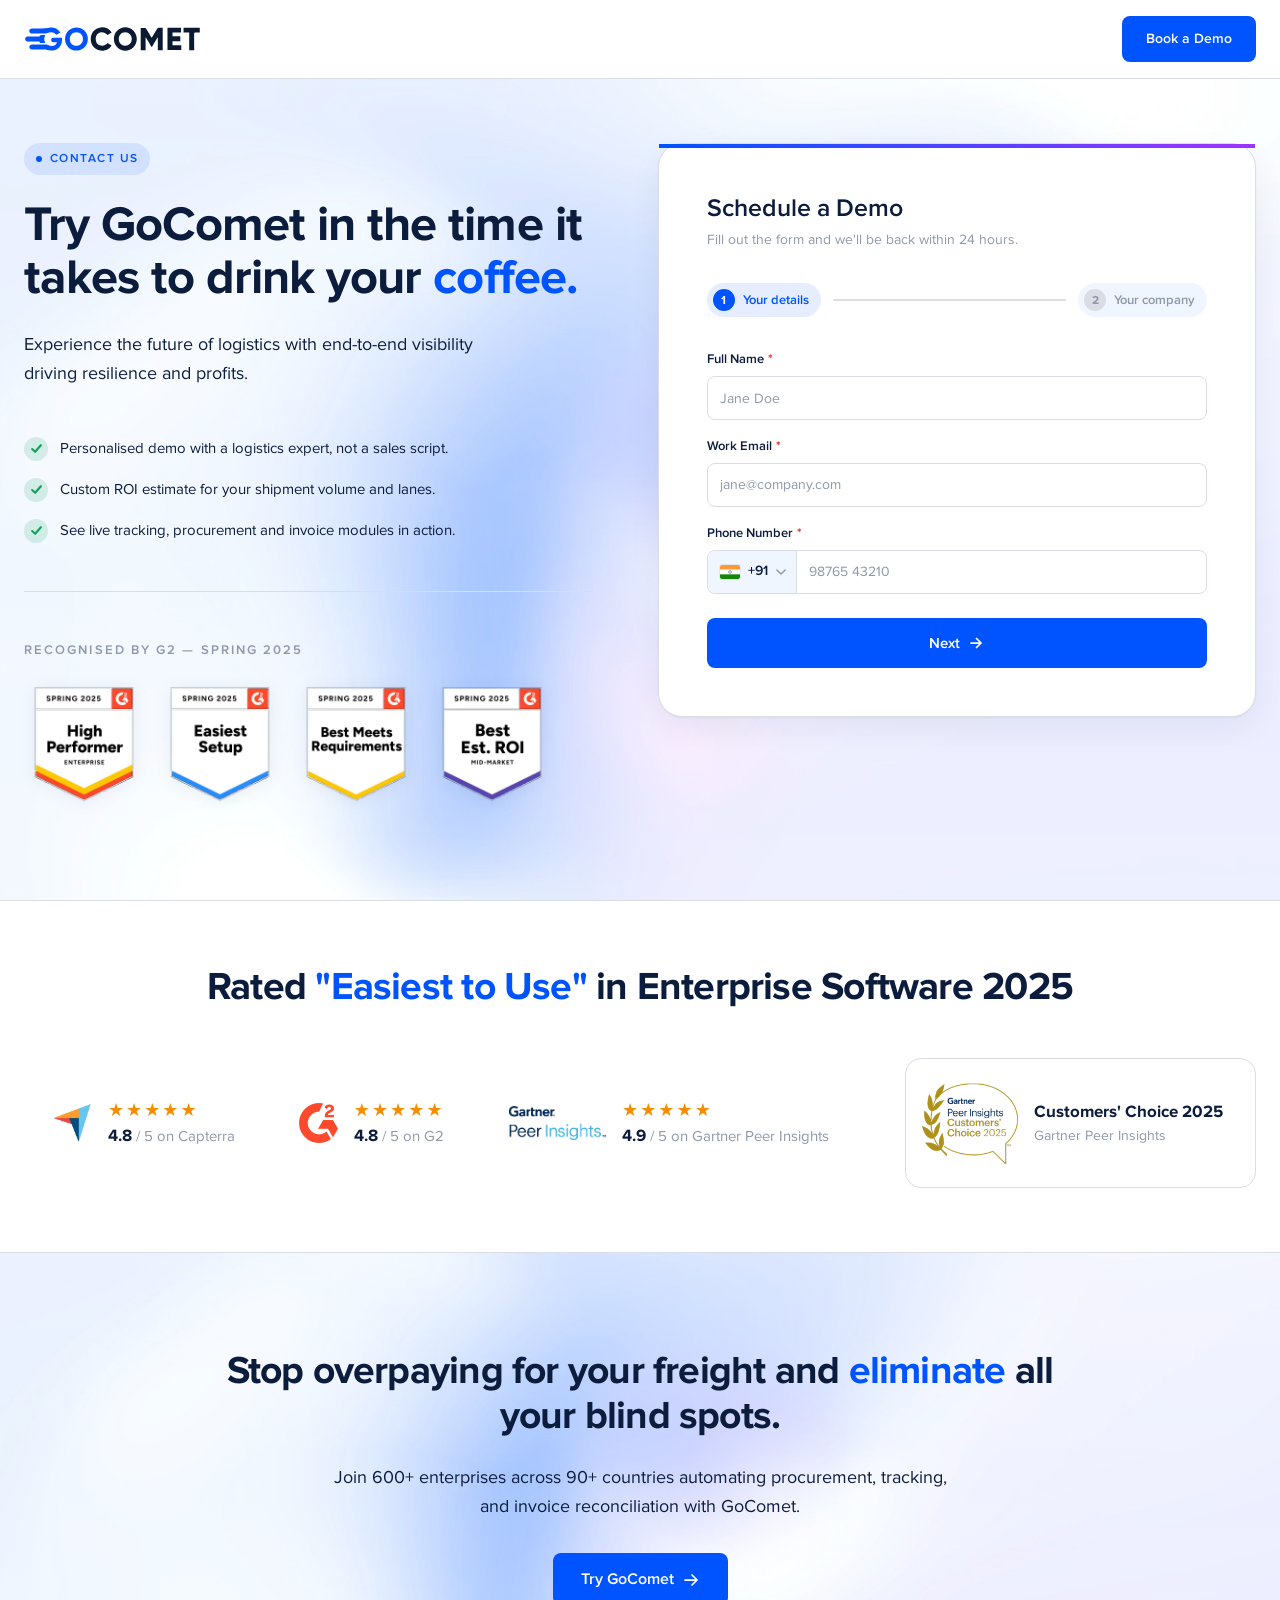
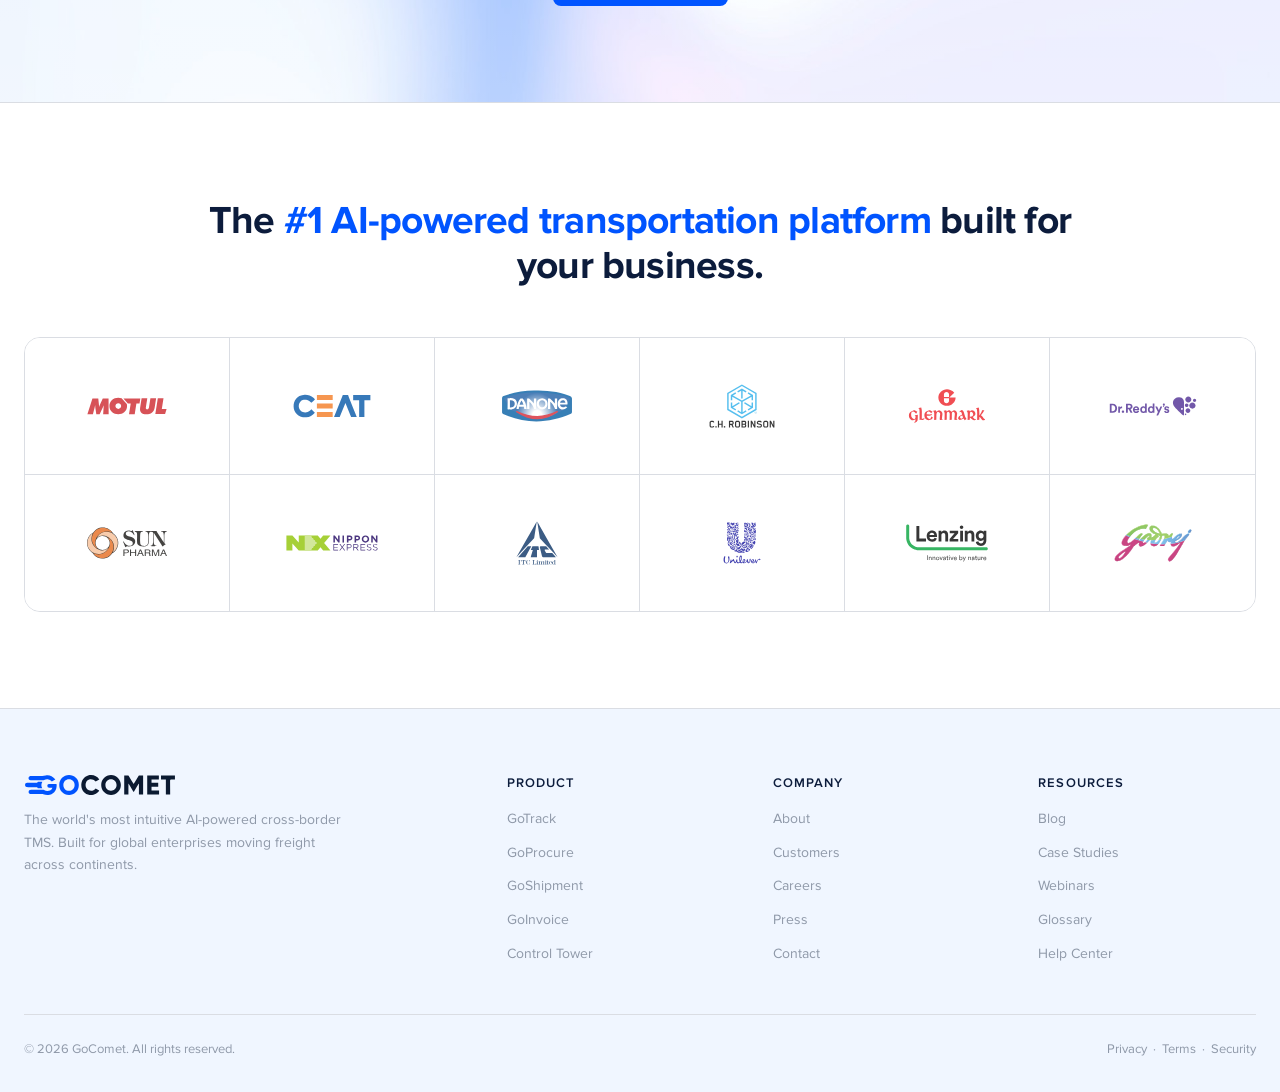
==== commit 1676c03b: "Update index.html - removed overflow hidden from .form-card css" ====
--- a/gocomet-contact-page-v2/index.html
+++ b/gocomet-contact-page-v2/index.html
@@ -265,7 +265,6 @@
       0 1px 2px rgba(12, 28, 60, 0.04),
       0 12px 32px rgba(12, 28, 60, 0.06);
     position: relative;
-    overflow: hidden;
   }
   .form-card::before {
     content: "";
